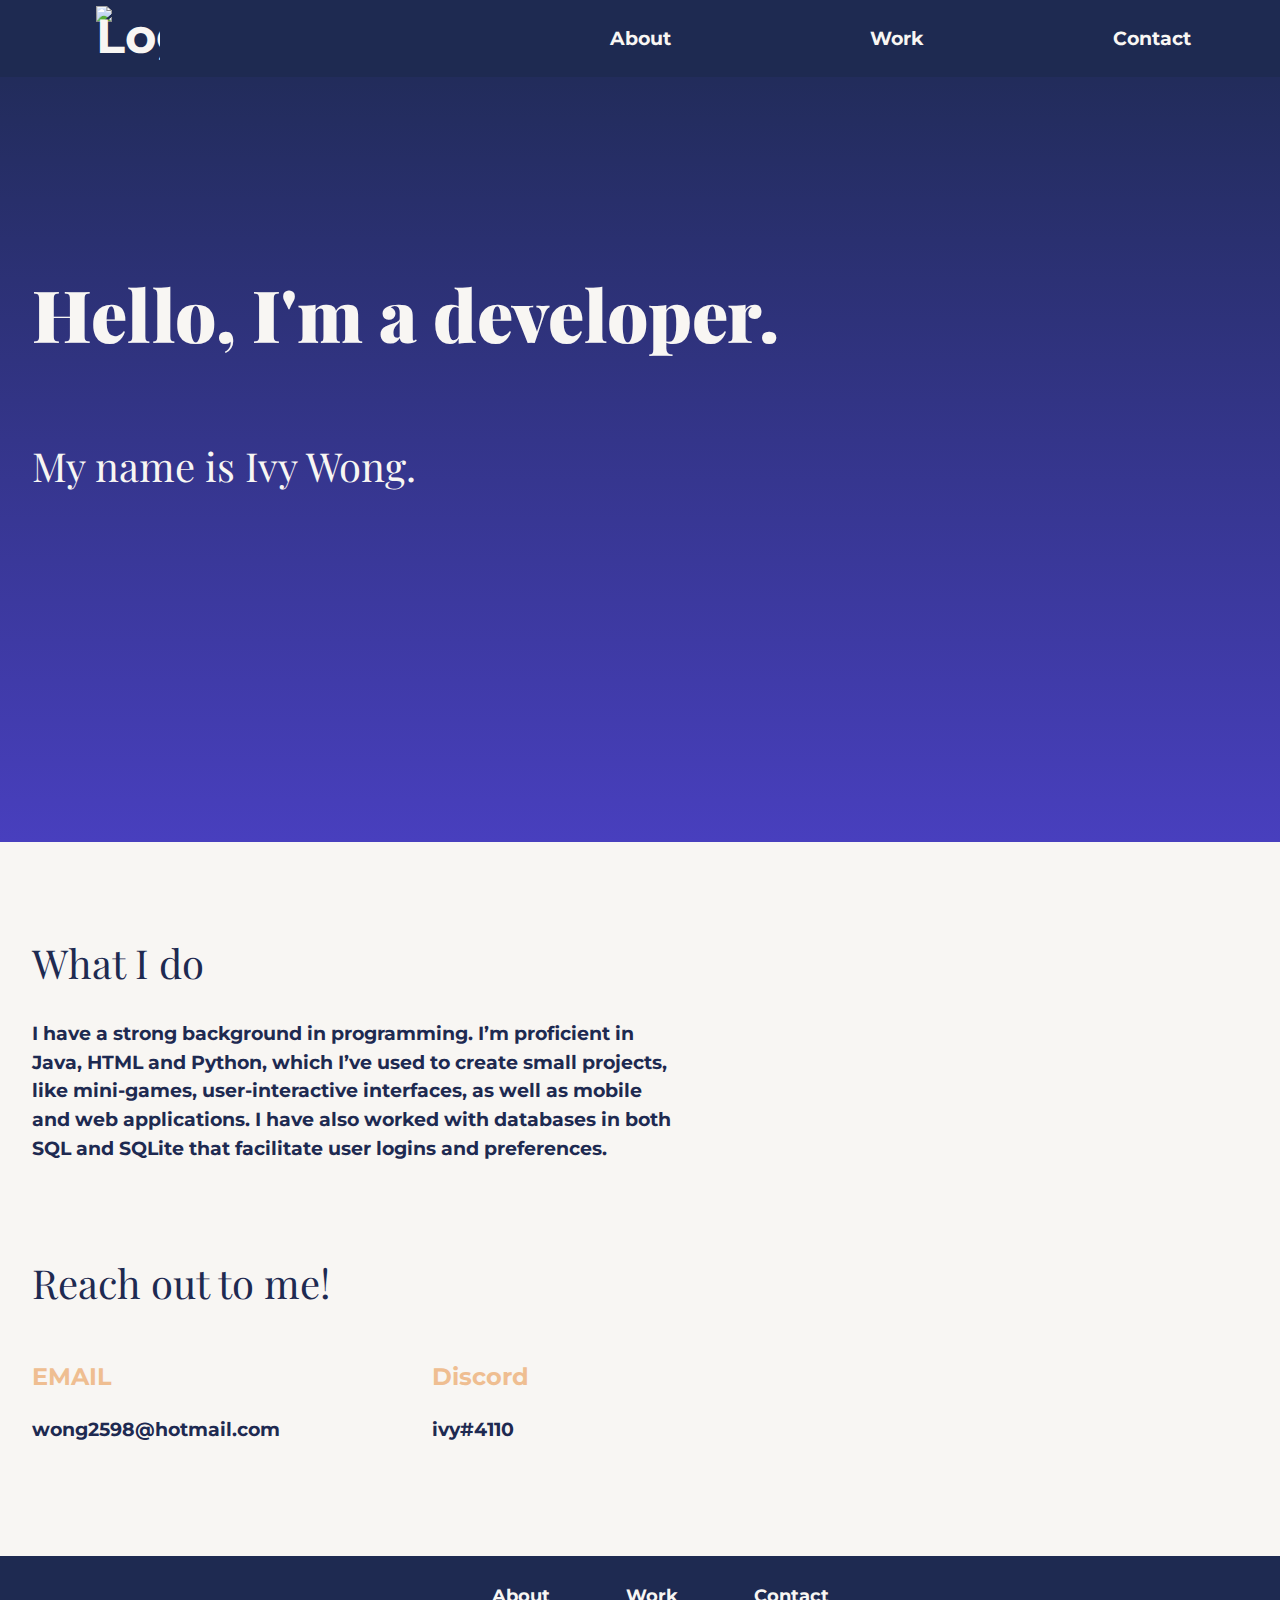
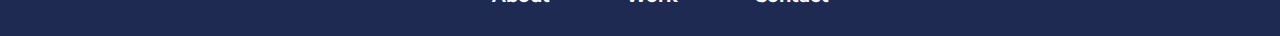
==== contact.html @ 3bb08edc "removed comments and unused code" ====
<!DOCTYPE html>
<html lang="en">

  <head>

    <meta charset="utf-8">
    <meta name="viewport" content="width=device-width, initial-scale=1">
    <title>Ivy Wong</title>

    <link href="css/main.css" rel="stylesheet">
    <link href="css/normalize.css" rel="stylesheet">
    
    <!-- Roboto slab regular 400, Raleway regular 400 -->
    <link rel="preconnect" href="https://fonts.googleapis.com">
    <link rel="preconnect" href="https://fonts.gstatic.com" crossorigin>
    <link href="https://fonts.googleapis.com/css2?family=Montserrat:wght@300&family=Playfair+Display:wght@400;900&display=swap" rel="stylesheet">


  </head>

  <body>
    <!-- Nav bar -->
    <header id="navbar">
        <nav>
          <ul>
            <li class="logo-nav">
                <img class="header-title" src="img/logo-dark.png" width="64" height="64" alt="Logo">
            </li>
            <a href="index.html" class="about-nav"><li class="header-btn">About</li></a>
            <a href="fridgeApp.html" class="work-nav"><li class="header-btn">Work</li></a>
            <a href="#contact" class="contact-nav"><li class="header-btn">Contact</li></a>
        </ul>
        </nav>
    </header>
    <!-- // Nav bar -->

    <main id="about" class="other-hero">
      <!-- Hero Section -->
      <div class="hero-section content-container">
        <div class="content-wrap">
          <div class="hero-title hero">
            <h1>Hello, I'm a developer.</h1>
            <h2 class="special-h2">My name is Ivy Wong.</h2>
          </div>
        </div>
      </div>
      </main>
      <!-- // Hero Section -->

    <!-- Work -->
      <div class="content-container" id="work">
        <div class="content-wrap">
          <h2>What I do</h2>
          <!-- <h2>DEVELOPER</h2> -->
          <p>I have a strong background in programming. I’m proficient in Java, HTML and Python, which I’ve used to create small projects, like mini-games, user-interactive interfaces, as well as mobile and web applications. I have also worked with databases in both SQL and SQLite that facilitate user logins and preferences.</p>
        </div>
      </div>
      <!-- // Work -->

      
    <!-- Contact -->
    <div id="contact" class="content-container">
      <div class="content-wrap">
        <h2>Reach out to me!</h2>
        <div class="contact-special-h2">
          <div>
            <h3 class="contact-title">EMAIL</h3>
            <p class="contact-info">wong2598@hotmail.com</p>
          </div>
          <div>
            <h3 class="contact-title">Discord</h3>
            <p class="contact-info">ivy#4110</p>
          </div>
        </div>
      </div>
    </div>
    <!-- // Contact -->
    

    <!-- Footer -->
    <footer>
      <div class="footer-section">
        <ul class="footer-inline">
          <li class="footer-item"><a href="index.html">About</a></li>
          <li class="footer-item"><a href="fridgeApp.html">Work</a></li>
          <li class="footer-item"><a href="contact.html">Contact</a></li>
        </ul>
      </div>
    </footer>

  </body>
  <script src="js/main.js"></script>
</html>
---- css/main.css ----
/*
  STYLE GUIDE STYLING 
  Default styling for the style guide 
*/


html {
  position: relative;
  min-height: 100%;
}

body {
  background-color: #F8F6F3;
  margin-left: 0;
  margin-right: 0;
  margin-bottom: 0;
  margin-top: 0;
}

h1 {
  font-family: 'Playfair Display', sans-serif;
  font-size: 3rem; /*48px, 0.125 = 2pt*/
  color: #1E2A51;
  font-weight: 900;
}

h2 {
  font-family: 'Playfair Display', serif;
  font-size: 2.5rem; /*40px*/
  color: #1E2A51;
  font-weight: 400;
}

h3 {
  font-family: 'Montserrat', sans-serif;
  font-size: 1.5rem; /*24px*/
  color: #1E2A51;
}


/*body text*/
p, li{
  font-family: 'Montserrat', sans-serif;
  font-size: 1.2rem; /*16px*/
  font-weight: bold;
  color: #1E2A51;
  line-height: 1.8rem;
  max-width: 40rem;
}

.special-h2 {
  /* font-size: 2rem; */
  color: #483FBE;
  padding-top: 2.5rem;

}

.contact-special-h2 {
  /* font-size: 2rem; */
  color: #483FBE;
  /* padding-top: 2.5rem; */

  display: grid;
  grid-template-columns: 1fr;
  /* grid-template-columns:400px minmax(400px, auto); */
  /* width: fit-content; */


}

.contact-title {
  color: #EFBE91;
}

.contact-info {
  color: #1E2A51;
  margin-bottom: 3rem;;
  margin-top: 0.5rem;
}

.special-h3 {
  color: #483FBE;
  padding-top: 1.5rem;

}

img {
  max-width: 100%;
  height: auto;
}

ul {
  display: grid;
  grid-template-columns: 1fr;
  align-items: left;
  text-align: left;
}

ul li {
  padding: 0.25rem;
}


/* ------HEADER--------------------------------------------------------------- */

/* ----HEADER LOGO*/

header img {
  height: 4rem;
  margin-top: 0.2rem;
}

.logo-nav:hover, .logo-nav:focus {
  background-color: #1E2A51;
}

main {
  color: #1E2A51;
  background-color: #1E2A51;
  /* background-image: url('../img/contact-background.jpg'); */
  overflow-x: hidden;
}

.other-hero {
  /* background-image: url('../img/contact-background.jpg'); */

  /* SOURCE: https://stackoverflow.com/questions/21666620/abstract-wave-using-css */
  background-image: -webkit-linear-gradient(#1E2A51, #483FBE);
  background-image: -moz-linear-gradient(#1E2A51, #483FBE);
  background-image: -o-linear-gradient(#1E2A51, #483FBE);
  background-image: linear-gradient(#1E2A51, #483FBE);
  height: auto;
  width: auto;
  overflow-x: hidden;
  overflow-y: hidden;

  padding-bottom: 20rem;

}

/* https://www.w3schools.com/howto/howto_js_shrink_header_scroll.asp */
.header-title {
  /* font-family: 'Raleway', sans-serif; */
  justify-content: center;
  margin: auto;
  text-align: center;
  font-size: 3rem;
}

header {
  /* font-family: 'Raleway', sans-serif; */
  top: 0;
  left: 0;
  right: 0;
  min-height: fit-content;
  align-items: center;
  justify-content: center;
  z-index: 999;
  flex-direction: column;
}

#navbar {
  background: #1E2A51;
  transition: 0.75s;
}


header * {
  display: inline;
  text-decoration: none;
  color: #F8F6F3;
}

header ul {
  display: grid;
  grid-template-columns: 1fr;
  justify-content: center;
  padding-bottom: 0.5rem;
  background-color: #1E2A51;
  margin: 0;
  padding-left: 0;

  transition-property: all;
}

/* SOURCE: https://stackoverflow.com/questions/50841334/how-to-center-content-and-make-the-background-cover-the-full-column-when-using-c */
header li {
  padding-bottom: 0.3rem;
  margin: auto;
  display: grid;
  place-items: center;
  margin: 0;
}

header li:hover, header li:focus {
  background-color: #483FBE;
  display: grid;
  place-items: center;
  margin: 0;
}

header li a { 
  font-size: 1.2rem;
  font-weight: 700;
}

header .header-btn {
  color: #F8F6F3;
  transition: all 0.2s;
  padding: 1rem;
  transition: all 0.2s;
}

header .header-btn:focus, .header-btn:hover {
  color: #F8F6F3;
  text-decoration: underline;
}

header .header-btn:focus:after {
  opacity: 1;
  right: 10px;
}

header .header-btn:hover:after {
  opacity: 1;
  right: 10px;
}



/* Body content wrap */
section {
  max-width: 80rem;
  margin-bottom: 10rem;  
}

.section-grid {
  display: grid;
  grid-template-columns: 1fr;
  max-width: 80rem;
  margin: auto;
}

.content-wrap {
  max-width: 80rem;
  margin: auto;
  /* background-color: #1E2A51; */
}

.div-wrap {
  margin: 1rem;
}

.hero .image-container {
  max-width:100%;
  height:auto;
}

/* Hero */
/* https://www.w3schools.com/howto/howto_css_parallax.asp */
/* https://unsplash.com/photos/LZ6BTZnizD8 */
.hero-section {
  background-attachment: fixed;
  background-position: center;
  background-repeat: no-repeat;
  background-size: cover;
  min-height: 100%;
  /* padding-left: 0.5rem; */
  /* padding-right: 0.5rem; */
}

.hero-grid {
  /* display: flex;
  flex-direction: column;
  text-align: left; */

  display: grid;
  grid-template-columns: 1fr;
  text-align: left;
}

.hero-title h1 {
  font-size: 4.5rem;
  color: #F8F6F3;
  padding-top: 10rem;
}

.hero-title h2 {
  color: #F8F6F3;
}

.hero-desc p {
  font-size: 1.2rem;
  color: #F8F6F3;
  font-weight: normal;
}

.hero-btn {
  margin-top: 8rem;
  margin-bottom: 4rem;
  justify-content: center;
}

.hero-btn a {
  margin-right: 3rem;
  font-size: 1.5rem;
}

.hero-btn .menu-btn {
  margin: 1rem 2rem 1rem 0;
}


/* work */
.content-container {
  margin: 2rem;
  padding-top: 2rem;
}


.menu-nav {
  justify-content: center;
  text-align: right;
  padding: 2rem 2% 2rem 0;
  max-width: 80rem;
  margin: auto;
}

.menu-btn {
/* button { */
  font-family: 'Montserrat', sans-serif;
  display: inline-block;
  padding: 0.5rem 1.5rem;
  margin: 0 0.8rem 0.8rem 0;
  box-sizing: border-box;
  text-decoration: none;
  font-size: 1.2rem;
  color: #EFBE91;
  text-align: center;

  border: #EFBE91;
  border-width: 2px;
  border-style: solid;
  transition: all 0.2s;
  background-color: none;
}

.menu-btn:hover, .menu-btn:focus {
  color: #1E2A51;
  border-width: 2px;
  background-color: #EFBE91;
}

.work-btn {
  font-family: 'Montserrat', sans-serif;
  display: inline-block;
  padding: 0.5rem 1.5rem;
  margin: 0 2rem 4rem 0;
  box-sizing: border-box;
  text-decoration: none;
  font-size: 1.3rem;
  font-weight: bold;
  color: #EFBE91;
  text-align: center;

  color: #483FBE;
  border: #483FBE;
  border-width: 2px;
  border-style: solid;
  background-color: none;
  transition: all 0.2s;
}

.work-btn:hover, .work-btn:focus {
  color: #EFBE91;
  border: #1E2A51;
  border-width: 2px;
  border-style: solid;
  background-color: #1E2A51;
  transition: all 0.2s;
}

.img-grid {
  display: grid;
  grid-template-columns: 1fr;
}

/* project card */
.projects-grid {
  display: grid;
  grid-template-columns: 1fr;
}
.project-card-wrap {  
  display: grid;
  /* grid-template-columns: 1fr 2fr;
  grid-auto-columns: auto; */

  grid-gap:10px;
  /* SOURCE: https://elad.medium.com/becoming-a-css-grid-ninja-f4c6db018cc1 */
  grid-template-columns:200px minmax(200px, auto);
  width: fit-content;

  background: #F3F3F3;
  border: 3px solid #E7E7E7;
  /* border-top: 6px solid #483FBE; */
  box-sizing: border-box;
  border-radius: 10px;

  transition: all 0.2s;
}

.project-card-wrap:hover, .project-card-wrap:focus {
  background: #E7E7E7;
  border: 3px solid #483FBE;
  /* border-top: 6px solid #483FBE; */

}

.project-text {
  padding-right: 2rem;
}

.project-text a {
  text-decoration: none;
}

.project-title {
  color: #1E2A51;
  font-size: 2.5rem;
  text-decoration: none;
}

.project-icon {
  margin: 2rem;
  justify-content: right;
}

.project-desc {
  max-width: 20rem;
}

/* Footer */
footer * {
  display: inline;
}

.footer-section {
  /* font-family: 'Raleway', sans-serif; */
  background-color: #1E2A51;
  left: 0;
  right: 0;
  bottom: 0;
  height: 5rem;
  margin-top: 4rem;
  display: flex;
  align-items: center;
  justify-content: center;
}

footer li {
  margin: 2rem;
}

footer li a { 
  color: #F8F6F3;
  text-decoration: none;
  font-size: 1.1rem;
}

footer .footer-item {
  transition: all 0.2s;
}

footer .footer-item:hover {
  text-decoration: underline;
}

footer .footer-item:focus {
  text-decoration: underline;
}

/* 444px and smaller */
@media (max-width: 27.75rem) {
  footer ul {
    display: grid;
    grid-template-columns: 1fr;
  }
  .footer-section {
    height: auto;
  }
  .footer-item {
    margin: 1rem;
  }
  .footer-inline {
    margin: 0;
    text-align: center;
  }
}


/* 580px and smaller */
@media (max-width: 36.25rem) {
  .hero-btn, .menu-btn, .work-btn{
    display: grid;
    grid-template-columns: 1fr;
  }

  .img-grid {
    grid-template-columns: 1fr 1fr;
  }

  /* SOURCE: https://css-tricks.com/viewport-sized-typography/ */
  .hero h1 {
    font-size: 12vw;
  }

  .hero h2 {
    font-size: 6vw;
  }

}

/* 583px and smaller */
@media (max-width: 36.4375rem) {
  .project-card-wrap {
    grid-template-columns: 1fr;
    /* SOURCE: https://stackoverflow.com/questions/45536537/centering-in-css-grid */
    align-items: center;
    justify-items: center; 
  }
  .project-text {
    padding: 2rem;
    margin: auto;
  }

  .hero-title h1 {
    padding-top: 3rem;
  }
}

/* 695 px and larger */
@media (min-width: 43.4375rem) { 
  header {
    position: fixed;
  }    
  header ul {
    grid-template: "a b c d e" / 1fr 1fr 1fr 1fr 1fr;
    padding: 0;
  }
  .logo-nav {
    grid-area: a;
  }
  .about-nav {
    grid-area: c;
  }
  .work-nav {
    grid-area: d;
  }
  .contact-nav {
    grid-area: e;
  }
  .products-nav {
    display: block;
  }
  /* js */
  .hidden {
    display: none;
  }
  .img-grid {
    grid-template-columns: 1fr 1fr 1fr;
  }
  header .header-btn {
    padding: 1.5rem 2rem;
  }
}

/* 912px and larger */
@media (min-width: 57rem) {
  .contact-special-h2 {
    grid-template-columns:400px minmax(400px, auto);
    width: fit-content;
  }

}

/* 1180 px and larger*/
@media (min-width: 73.75rem) {
  .hero-grid{
    grid-template-columns: 1fr 1fr;
  }  
  .hero-desc {
    /* padding-left: 2rem; */
  }
  .hero-btn {
    margin-top: 0;
    padding-top: 3rem;
    /* padding-left: 1rem; */
  }
}

/* 1212px and larger */
@media (min-width: 75.75rem) {
  .img-grid {
    grid-template-columns: 1fr 1fr 1fr 1fr 1fr 1fr;
  }
}
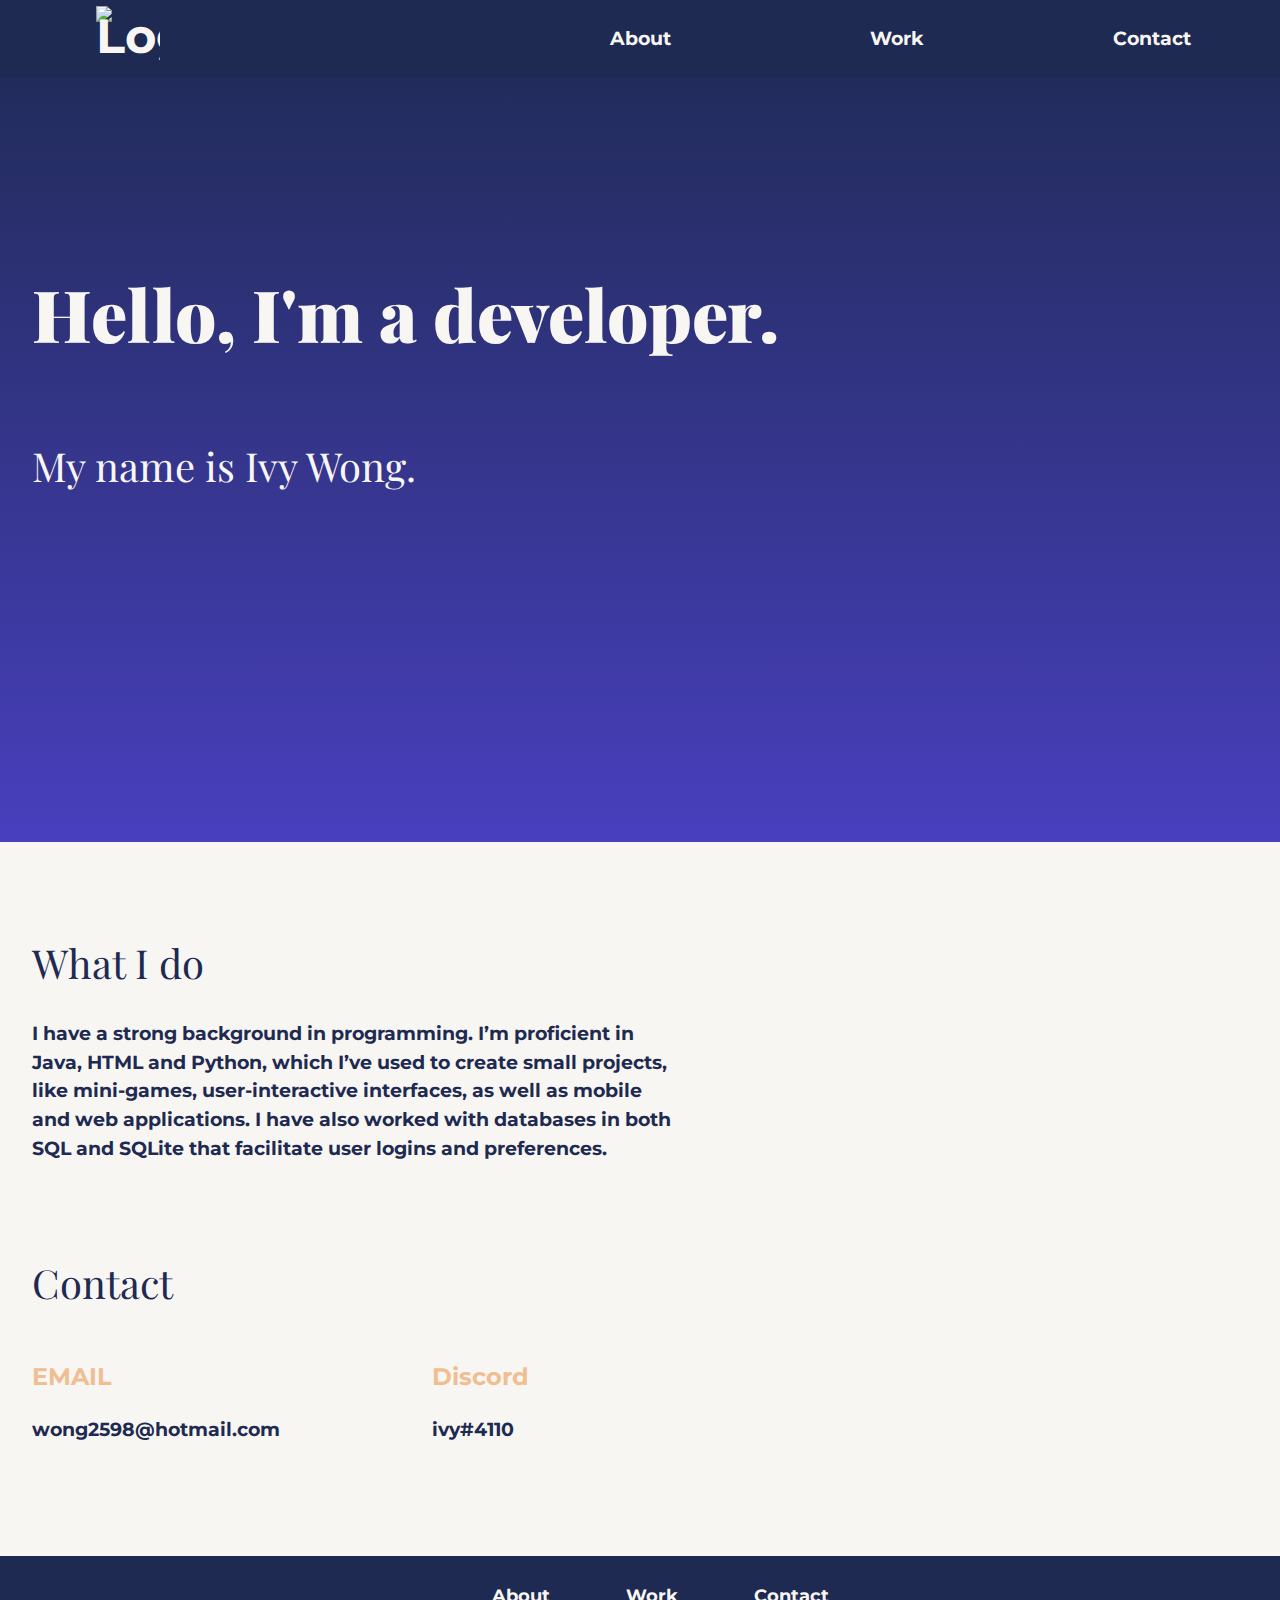
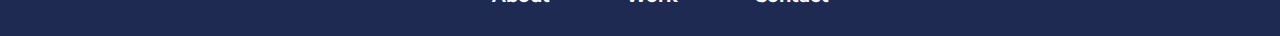
==== commit b34120db: "update on links and taglines" ====
--- a/contact.html
+++ b/contact.html
@@ -61,7 +61,7 @@
     <!-- Contact -->
     <div id="contact" class="content-container">
       <div class="content-wrap">
-        <h2>Reach out to me!</h2>
+        <h2>Contact</h2>
         <div class="contact-special-h2">
           <div>
             <h3 class="contact-title">EMAIL</h3>
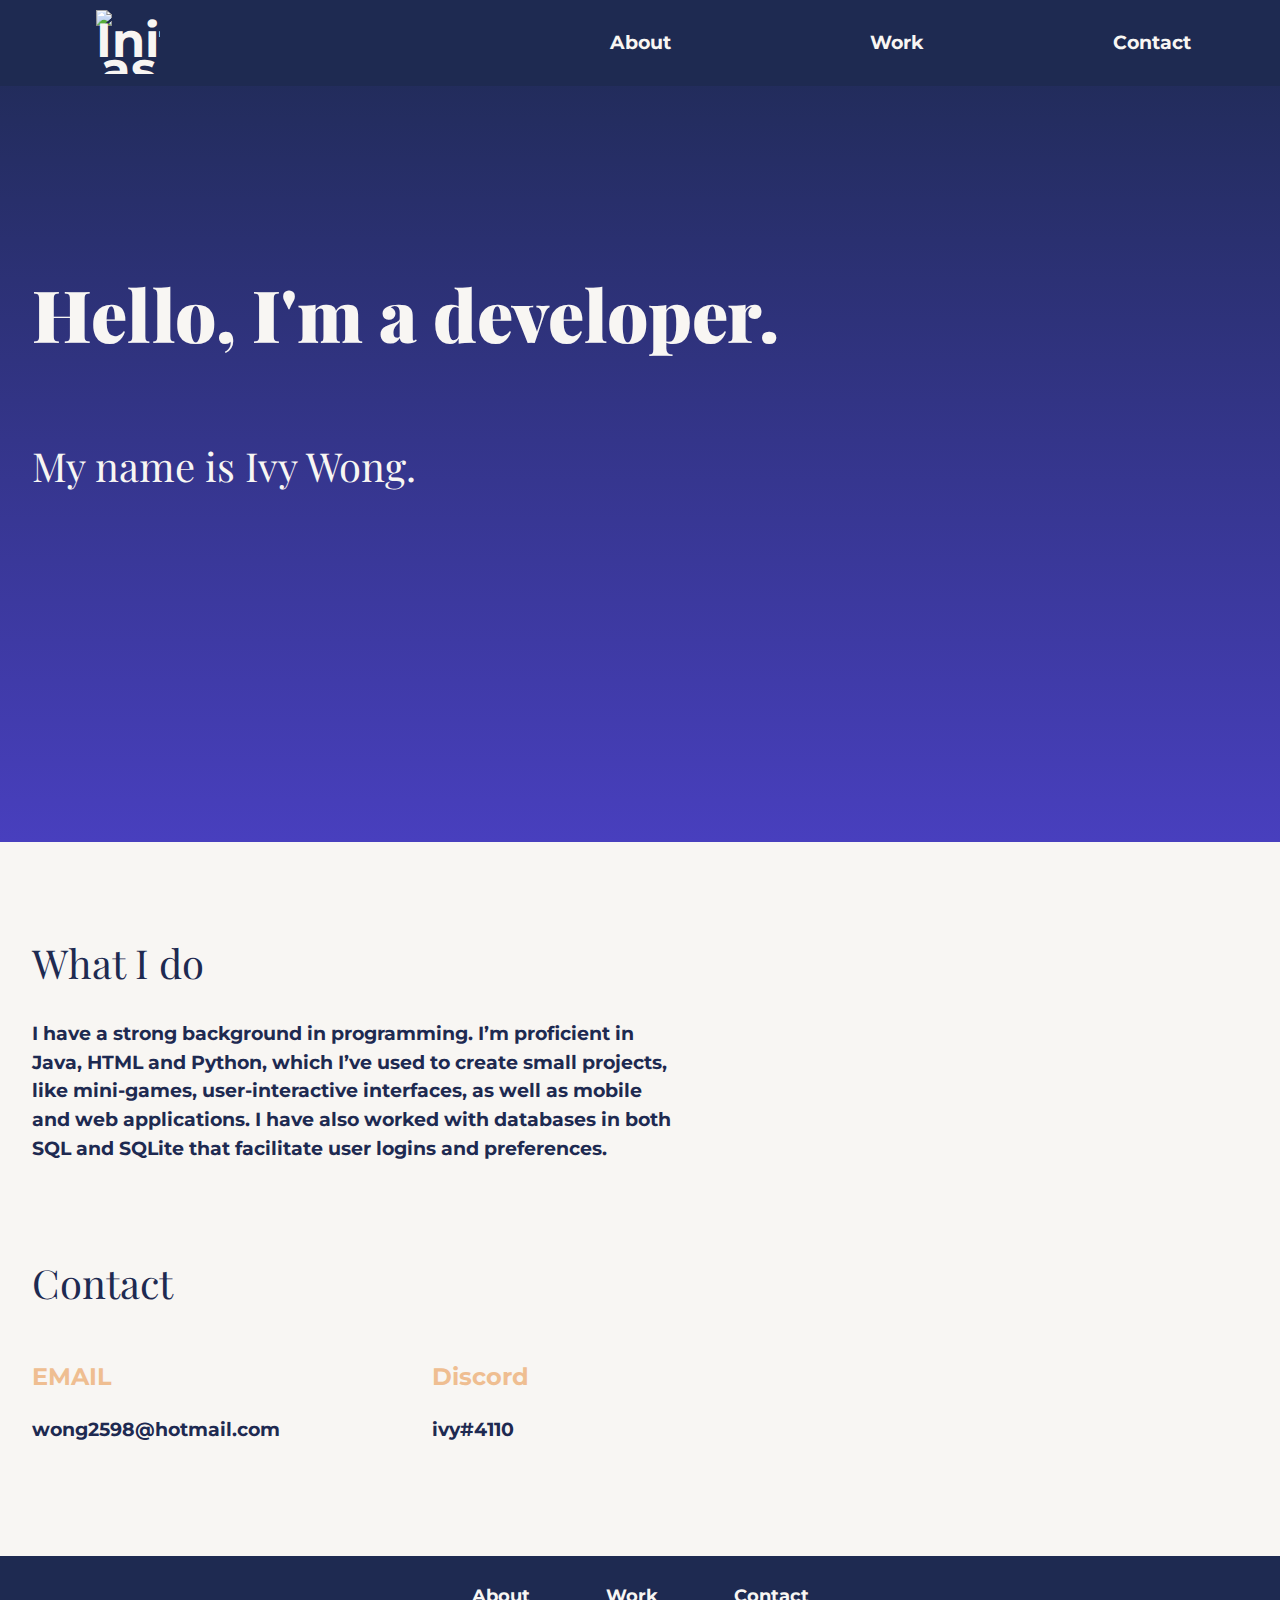
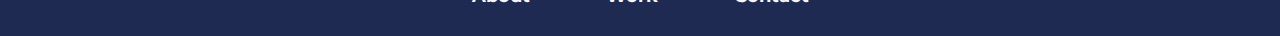
==== commit d0583bde: "validator errors fixed" ====
--- a/contact.html
+++ b/contact.html
@@ -24,11 +24,11 @@
         <nav>
           <ul>
             <li class="logo-nav">
-                <img class="header-title" src="img/logo-dark.png" width="64" height="64" alt="Logo">
+                <img class="header-title" src="img/logo-dark.png" width="64" height="64" alt="Initials as logo">
             </li>
-            <a href="index.html" class="about-nav"><li class="header-btn">About</li></a>
-            <a href="fridgeApp.html" class="work-nav"><li class="header-btn">Work</li></a>
-            <a href="#contact" class="contact-nav"><li class="header-btn">Contact</li></a>
+            <li class="about-nav"><a href="#about" class="header-btn">About</a></li>
+            <li class="work-nav"><a href="fridgeApp.html" class="header-btn">Work</a></li> 
+            <li class="contact-nav"><a href="contact.html" class="header-btn">Contact</a></li>
         </ul>
         </nav>
     </header>
@@ -87,7 +87,6 @@
         </ul>
       </div>
     </footer>
-
+    <script src="js/main.js"></script>
   </body>
-  <script src="js/main.js"></script>
 </html>
--- a/css/main.css
+++ b/css/main.css
@@ -74,7 +74,7 @@
 
 .contact-info {
   color: #1E2A51;
-  margin-bottom: 3rem;;
+  margin-bottom: 3rem;
   margin-top: 0.5rem;
 }
 
@@ -87,6 +87,14 @@
 img {
   max-width: 100%;
   height: auto;
+}
+
+.caption {
+  display: inline-block;
+  color: #1E2A51;
+  padding: 0 0.5rem;
+  background-color: #F3D9C0;
+  font-size: 0.85rem;
 }
 
 ul {
@@ -282,7 +290,11 @@
 .hero-title h1 {
   font-size: 4.5rem;
   color: #F8F6F3;
-  padding-top: 10rem;
+}
+
+.other-hero .hero-title h1 {
+    padding-top: 10rem;
+
 }
 
 .hero-title h2 {
@@ -442,6 +454,7 @@
 /* Footer */
 footer * {
   display: inline;
+  padding: 0;
 }
 
 .footer-section {
@@ -533,7 +546,7 @@
     margin: auto;
   }
 
-  .hero-title h1 {
+  .other-hero .hero-title h1 {
     padding-top: 3rem;
   }
 }
